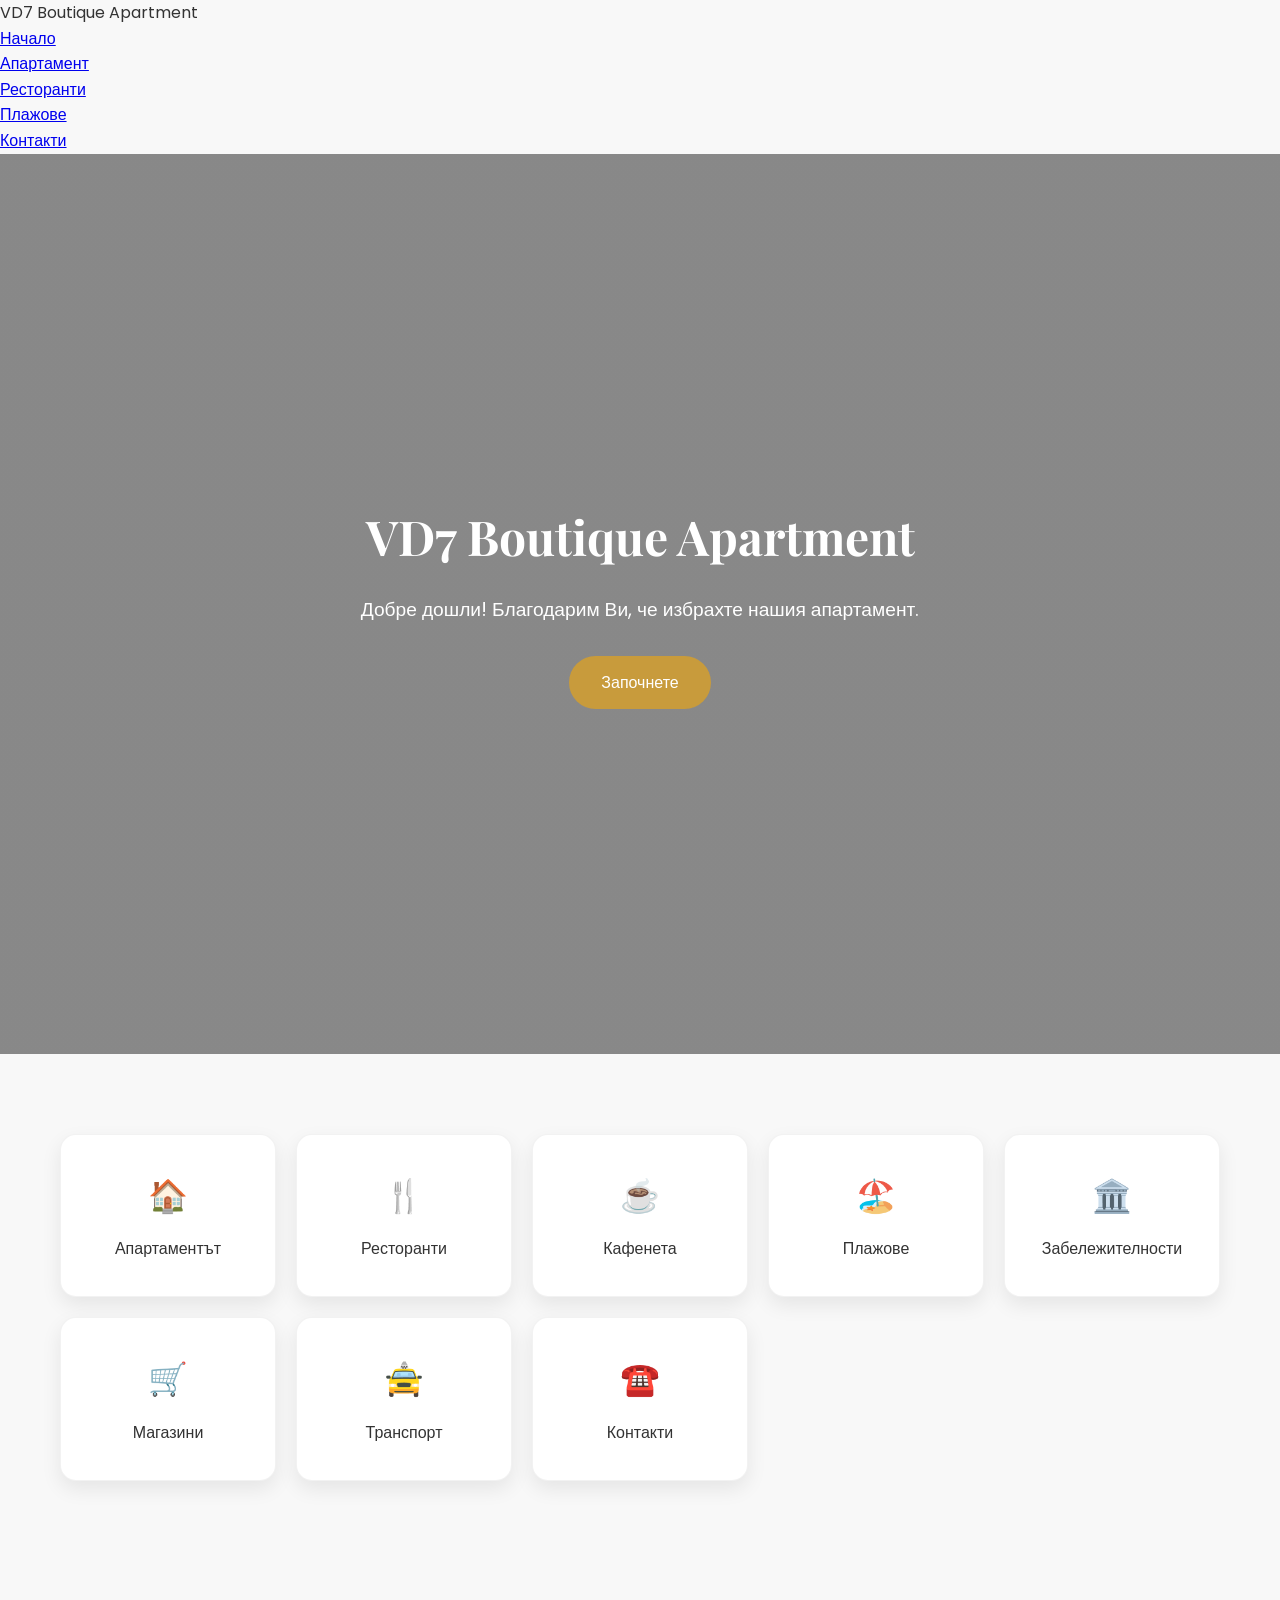
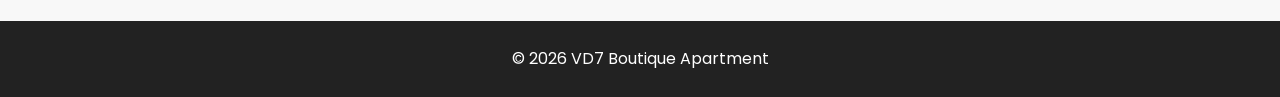
==== index.html @ e4b87b30 "Update index.html" ====
<!DOCTYPE html>
<html lang="bg">

<head>
    <meta charset="UTF-8">
    <meta name="viewport" content="width=device-width, initial-scale=1.0">

    <title>VD7 Boutique Apartment</title>

    <meta name="description"
        content="Добре дошли във VD7 Boutique Apartment. Полезна информация за престоя, забележителности, ресторанти, плажове и контакти.">

    <link rel="stylesheet" href="css/style.css">

    <link rel="preconnect" href="https://fonts.googleapis.com">
    <link rel="preconnect" href="https://fonts.gstatic.com" crossorigin>

    <link href="https://fonts.googleapis.com/css2?family=Playfair+Display:wght@500;700&family=Poppins:wght@300;400;500;600&display=swap"
        rel="stylesheet">
</head>

<body>
<nav class="navbar">

    <div class="logo">
        VD7 Boutique Apartment
    </div>

    <ul class="nav-links">

        <li><a href="index.html">Начало</a></li>

        <li><a href="pages/apartment.html">Апартамент</a></li>

        <li><a href="pages/restaurants.html">Ресторанти</a></li>

        <li><a href="pages/beaches.html">Плажове</a></li>

        <li><a href="pages/contacts.html">Контакти</a></li>

    </ul>

</nav>
    <!-- Header -->
    <header class="hero">

        <div class="overlay">

            <h1>VD7 Boutique Apartment</h1>

            <p>
                Добре дошли!
                Благодарим Ви, че избрахте нашия апартамент.
            </p>

            <a href="#menu" class="btn">
                Започнете
            </a>

        </div>

    </header>

    <!-- Main menu -->

    <main id="menu">

        <section class="cards">

            <a href="pages/apartment.html" class="card">
    🏠
    <span>Апартаментът</span>
</a>

            <a href="#" class="card">
                🍴
                <span>Ресторанти</span>
            </a>

            <a href="#" class="card">
                ☕
                <span>Кафенета</span>
            </a>

            <a href="#" class="card">
                🏖️
                <span>Плажове</span>
            </a>

            <a href="#" class="card">
                🏛️
                <span>Забележителности</span>
            </a>

            <a href="#" class="card">
                🛒
                <span>Магазини</span>
            </a>

            <a href="#" class="card">
                🚖
                <span>Транспорт</span>
            </a>

            <a href="#" class="card">
                ☎️
                <span>Контакти</span>
            </a>

        </section>

    </main>

    <footer>

        <p>
            © 2026 VD7 Boutique Apartment
        </p>

    </footer>

    <script src="js/script.js"></script>

</body>

</html>
---- css/style.css ----
/* ===== RESET ===== */

* {
    margin: 0;
    padding: 0;
    box-sizing: border-box;
}

/* ===== BODY ===== */

body {
    font-family: 'Poppins', sans-serif;
    background: #f8f8f8;
    color: #333;
    line-height: 1.6;
}

/* ===== HERO ===== */

.hero {
    height: 100vh;
    background: linear-gradient(rgba(0,0,0,.45), rgba(0,0,0,.45)),
                url("../images/apartment/hero.jpg") center center / cover no-repeat;

    display: flex;
    justify-content: center;
    align-items: center;
    text-align: center;
}

.overlay {
    color: white;
    padding: 20px;
}

.overlay h1 {
    font-family: "Playfair Display", serif;
    font-size: 3rem;
    margin-bottom: 20px;
}

.overlay p {
    font-size: 1.2rem;
    margin-bottom: 30px;
}

/* ===== BUTTON ===== */

.btn {
    display: inline-block;
    padding: 14px 32px;
    background: #c89b3c;
    color: white;
    text-decoration: none;
    border-radius: 40px;
    transition: .3s;
}

.btn:hover {
    background: #a67c28;
}

/* ===== CARDS ===== */

.cards {
    max-width: 1200px;
    margin: 60px auto;
    padding: 20px;

    display: grid;
    grid-template-columns: repeat(auto-fit, minmax(180px,1fr));
    gap: 20px;
}

.card {
    background: white;
    border-radius: 16px;
    padding: 35px 20px;

    text-align: center;
    text-decoration: none;
    color: #333;

    font-size: 2rem;

    box-shadow: 0 8px 20px rgba(0,0,0,.08);

    transition: .25s;
}

.card span {
    display: block;
    margin-top: 15px;
    font-size: 1rem;
}

.card:hover {
    transform: translateY(-6px);
    box-shadow: 0 15px 30px rgba(0,0,0,.15);
}

/* ===== FOOTER ===== */

footer {
    background: #222;
    color: white;
    text-align: center;
    padding: 25px;
}

/* ===== MOBILE ===== */

@media (max-width:768px){

    .overlay h1{
        font-size:2.2rem;
    }

    .overlay p{
        font-size:1rem;
    }

}
/* ===== SMOOTH SCROLL ===== */

html{
    scroll-behavior:smooth;
}

/* ===== CONTAINER ===== */

main{
    padding-bottom:60px;
}

/* ===== CARD IMPROVEMENTS ===== */

.card{
    cursor:pointer;
    border:1px solid rgba(0,0,0,.05);
}

.card:hover{
    background:#c89b3c;
    color:#fff;
}

.card:hover span{
    color:#fff;
}

/* ===== HERO ANIMATION ===== */

.overlay{
    animation:fadeIn 1.2s ease;
}

@keyframes fadeIn{

    from{
        opacity:0;
        transform:translateY(20px);
    }

    to{
        opacity:1;
        transform:translateY(0);
    }

}
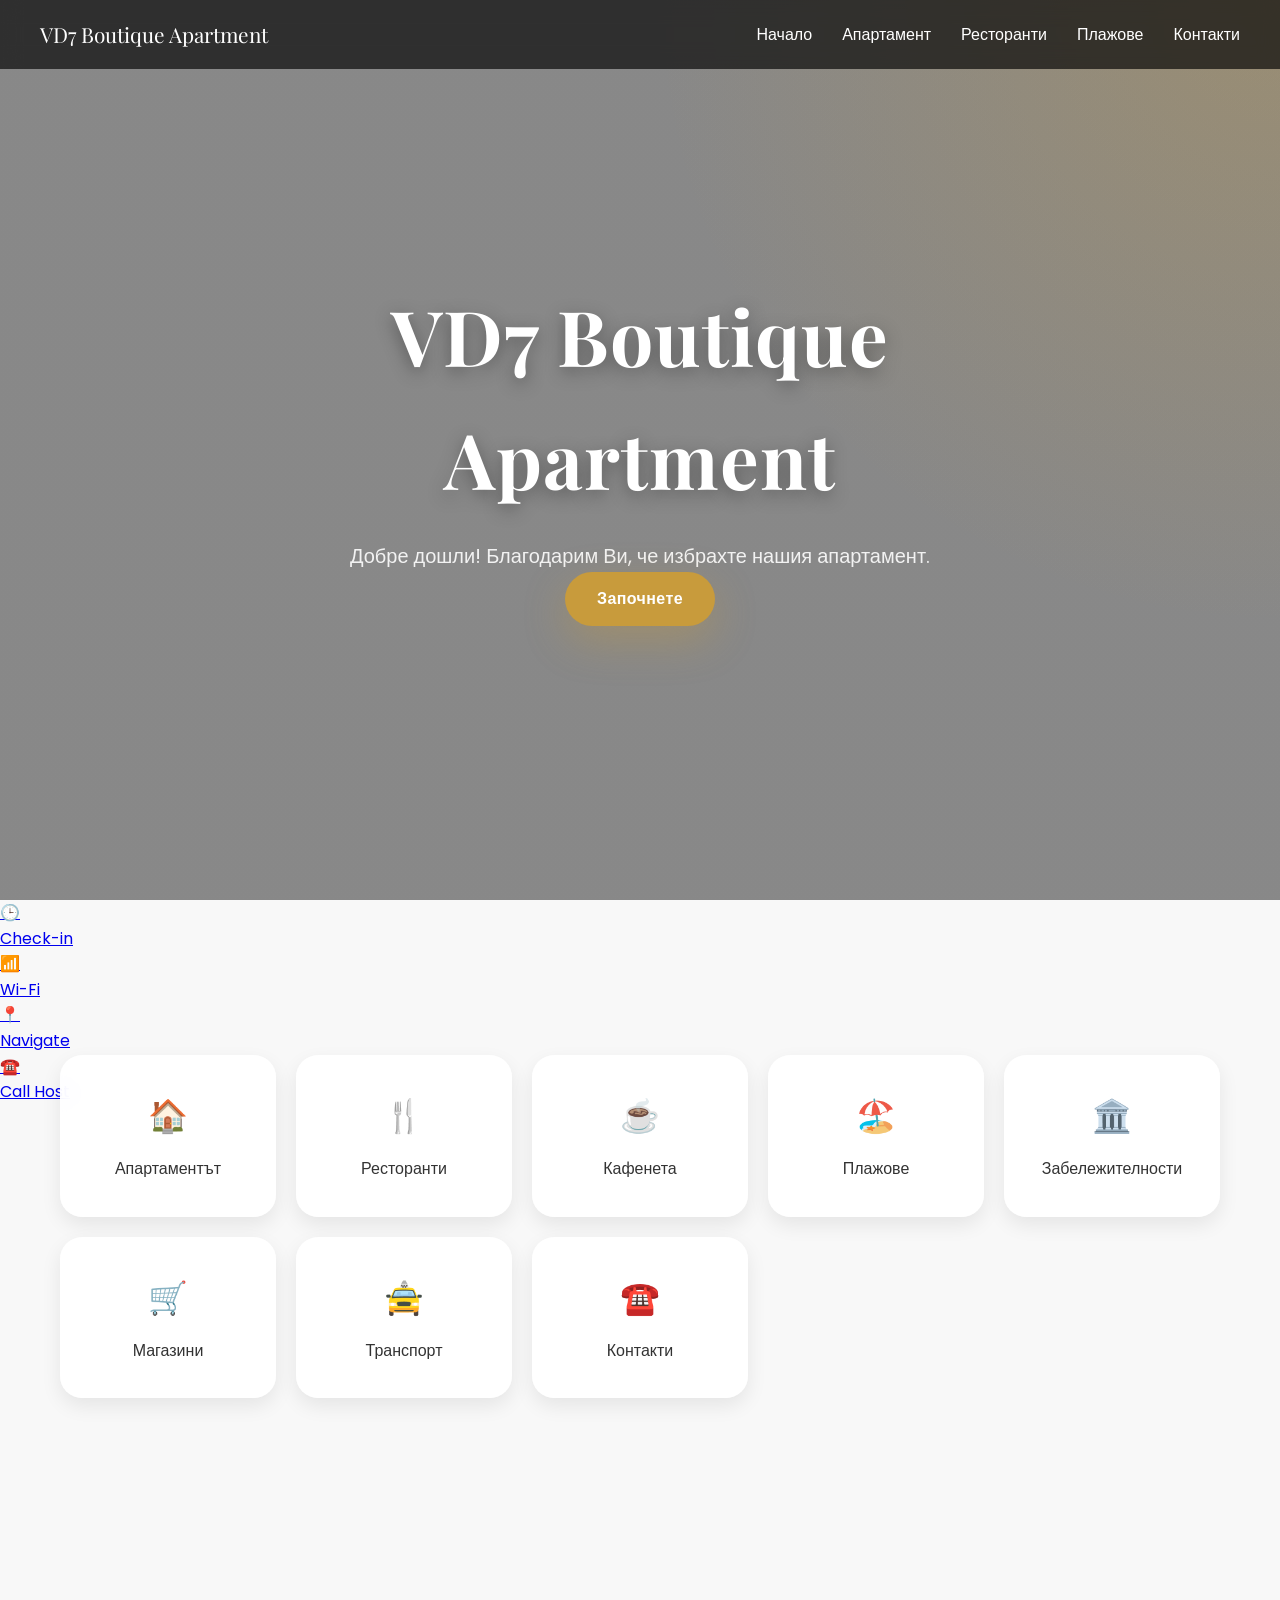
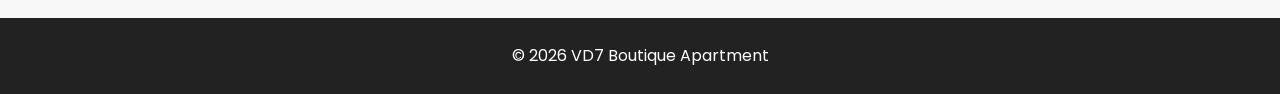
==== commit f0ceedb4: "Update index.html" ====
--- a/index.html
+++ b/index.html
@@ -62,7 +62,29 @@
     </header>
 
     <!-- Main menu -->
+<section class="quick-access">
 
+    <a href="pages/checkin.html" class="quick-item">
+        <div class="icon">🕒</div>
+        <span>Check-in</span>
+    </a>
+
+    <a href="pages/wifi.html" class="quick-item">
+        <div class="icon">📶</div>
+        <span>Wi-Fi</span>
+    </a>
+
+    <a href="#" class="quick-item">
+        <div class="icon">📍</div>
+        <span>Navigate</span>
+    </a>
+
+    <a href="pages/contacts.html" class="quick-item">
+        <div class="icon">☎️</div>
+        <span>Call Host</span>
+    </a>
+
+</section>
     <main id="menu">
 
         <section class="cards">
--- a/css/style.css
+++ b/css/style.css
@@ -168,3 +168,226 @@
     }
 
 }
+/* ===== NAVBAR ===== */
+
+.navbar{
+    position:fixed;
+    top:0;
+    left:0;
+    width:100%;
+    background:rgba(0,0,0,.65);
+    backdrop-filter:blur(10px);
+    display:flex;
+    justify-content:space-between;
+    align-items:center;
+    padding:18px 40px;
+    z-index:1000;
+}
+
+.logo{
+    color:#fff;
+    font-size:1.3rem;
+    font-family:"Playfair Display", serif;
+}
+
+.nav-links{
+    display:flex;
+    list-style:none;
+    gap:30px;
+}
+
+.nav-links a{
+    color:#fff;
+    text-decoration:none;
+    transition:.3s;
+}
+
+.nav-links a:hover{
+    color:#c89b3c;
+}
+
+@media(max-width:768px){
+
+    .navbar{
+        flex-direction:column;
+        gap:15px;
+        padding:15px;
+    }
+
+    .nav-links{
+        flex-wrap:wrap;
+        justify-content:center;
+        gap:15px;
+    }
+
+}
+/* ===== INFO CARDS ===== */
+
+.info-card{
+    background:#fff;
+    border-radius:16px;
+    padding:25px;
+    margin:20px 0;
+    box-shadow:0 8px 20px rgba(0,0,0,.08);
+}
+
+.info-card h3{
+    color:#c89b3c;
+    margin-bottom:10px;
+}
+/* ===== INNER PAGES ===== */
+
+.hero.small {
+    height: 40vh;
+    min-height: 300px;
+}
+
+.hero.small .overlay h1 {
+    font-size: 2.5rem;
+}
+
+.hero.small .overlay p {
+    font-size: 1.1rem;
+}
+/* ===== SECTION TITLES ===== */
+
+main h2{
+    font-family:"Playfair Display", serif;
+    font-size:2rem;
+    margin:40px 0 20px;
+    color:#222;
+}
+
+/* ===== INFO CARD HOVER ===== */
+
+.info-card{
+    transition:all .3s ease;
+}
+
+.info-card:hover{
+    transform:translateY(-5px);
+    box-shadow:0 15px 35px rgba(0,0,0,.12);
+}
+
+/* ===== LISTS ===== */
+
+.info-card ul{
+    padding-left:20px;
+}
+
+.info-card li{
+    margin:10px 0;
+}
+/* ===========================================
+   LUXURY EFFECTS v2
+=========================================== */
+
+/* Hero */
+
+.hero{
+    position:relative;
+    overflow:hidden;
+}
+
+.hero::before{
+    content:"";
+    position:absolute;
+    inset:0;
+
+    background:
+    radial-gradient(circle at top right,
+    rgba(200,155,60,.28),
+    transparent 40%);
+
+    pointer-events:none;
+}
+
+.overlay{
+    position:relative;
+    z-index:2;
+    max-width:760px;
+}
+
+.overlay h1{
+
+    font-size:clamp(2.8rem,6vw,5rem);
+
+    letter-spacing:1px;
+
+    text-shadow:
+    0 5px 18px rgba(0,0,0,.35);
+}
+
+.overlay p{
+
+    font-size:1.25rem;
+
+    color:#f2f2f2;
+
+    margin:auto;
+
+    max-width:650px;
+
+}
+
+/* Button */
+
+.btn{
+
+    font-weight:600;
+
+    letter-spacing:.4px;
+
+    box-shadow:
+    0 15px 40px rgba(200,155,60,.35);
+
+}
+
+.btn:hover{
+
+    transform:translateY(-3px);
+
+    box-shadow:
+    0 22px 55px rgba(200,155,60,.45);
+
+}
+
+/* Cards */
+
+.cards{
+
+    margin-top:-70px;
+
+    position:relative;
+
+    z-index:20;
+
+}
+
+.card{
+
+    background:rgba(255,255,255,.92);
+
+    backdrop-filter:blur(10px);
+
+    border:none;
+
+    border-radius:22px;
+
+}
+
+.card:hover{
+
+    transform:
+        translateY(-8px)
+        scale(1.03);
+
+}
+
+/* Footer */
+
+footer{
+
+    margin-top:80px;
+
+}
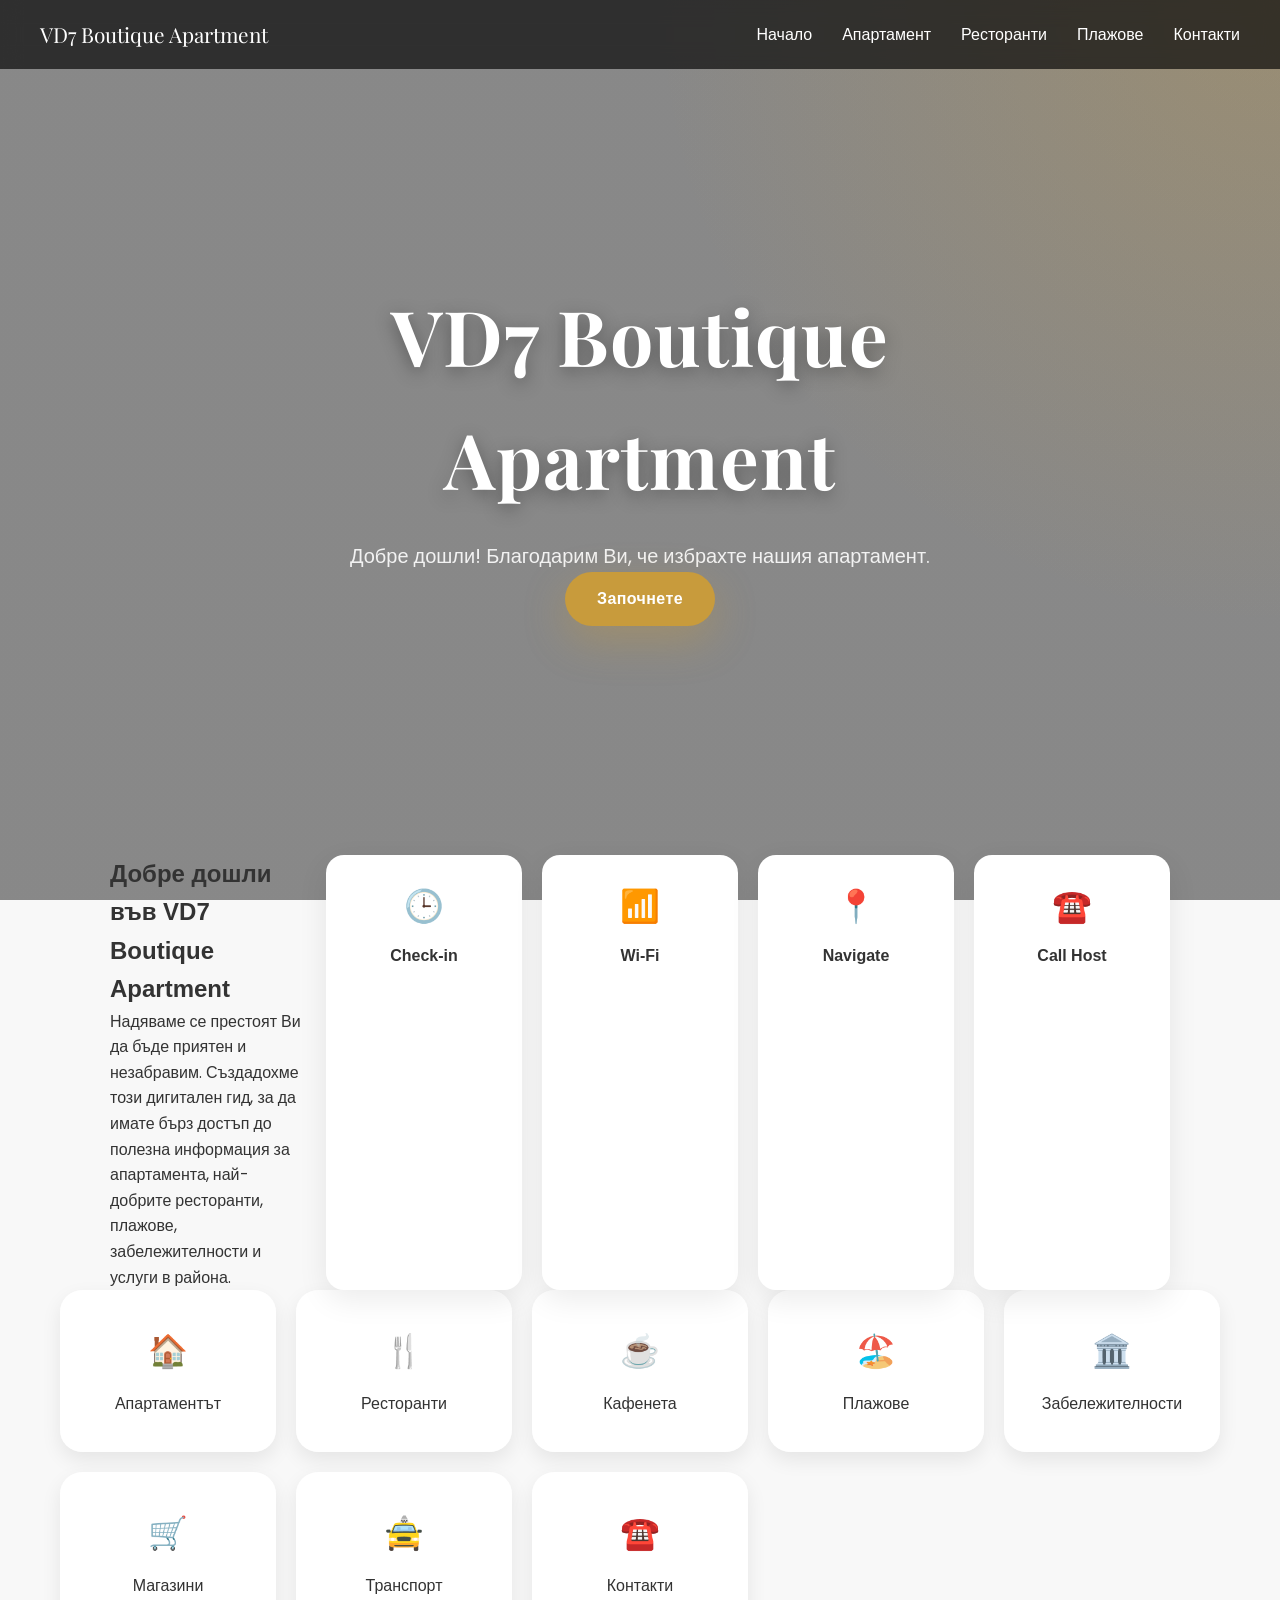
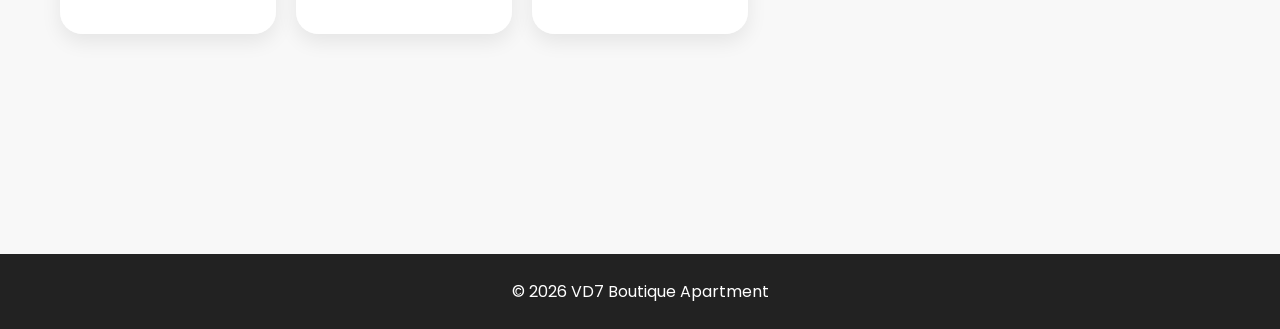
==== commit 58ef41dc: "Update index.html" ====
--- a/index.html
+++ b/index.html
@@ -63,7 +63,22 @@
 
     <!-- Main menu -->
 <section class="quick-access">
+<section class="welcome-section">
 
+    <div class="welcome-box">
+
+        <h2>Добре дошли във VD7 Boutique Apartment</h2>
+
+        <p>
+            Надяваме се престоят Ви да бъде приятен и незабравим.
+            Създадохме този дигитален гид, за да имате бърз достъп до
+            полезна информация за апартамента, най-добрите ресторанти,
+            плажове, забележителности и услуги в района.
+        </p>
+
+    </div>
+
+</section>
     <a href="pages/checkin.html" class="quick-item">
         <div class="icon">🕒</div>
         <span>Check-in</span>
--- a/css/style.css
+++ b/css/style.css
@@ -391,3 +391,59 @@
     margin-top:80px;
 
 }
+/* ===== QUICK ACCESS ===== */
+
+.quick-access{
+    max-width:1100px;
+    margin:-45px auto 50px;
+    padding:0 20px;
+
+    display:grid;
+    grid-template-columns:repeat(auto-fit,minmax(180px,1fr));
+    gap:20px;
+
+    position:relative;
+    z-index:30;
+}
+
+.quick-item{
+
+    background:#fff;
+
+    border-radius:18px;
+
+    padding:25px;
+
+    text-align:center;
+
+    text-decoration:none;
+
+    color:#333;
+
+    box-shadow:0 10px 30px rgba(0,0,0,.08);
+
+    transition:.3s;
+
+}
+
+.quick-item:hover{
+
+    transform:translateY(-6px);
+
+    box-shadow:0 18px 40px rgba(0,0,0,.15);
+
+}
+
+.quick-item .icon{
+
+    font-size:2rem;
+
+    margin-bottom:12px;
+
+}
+
+.quick-item span{
+
+    font-weight:600;
+
+}
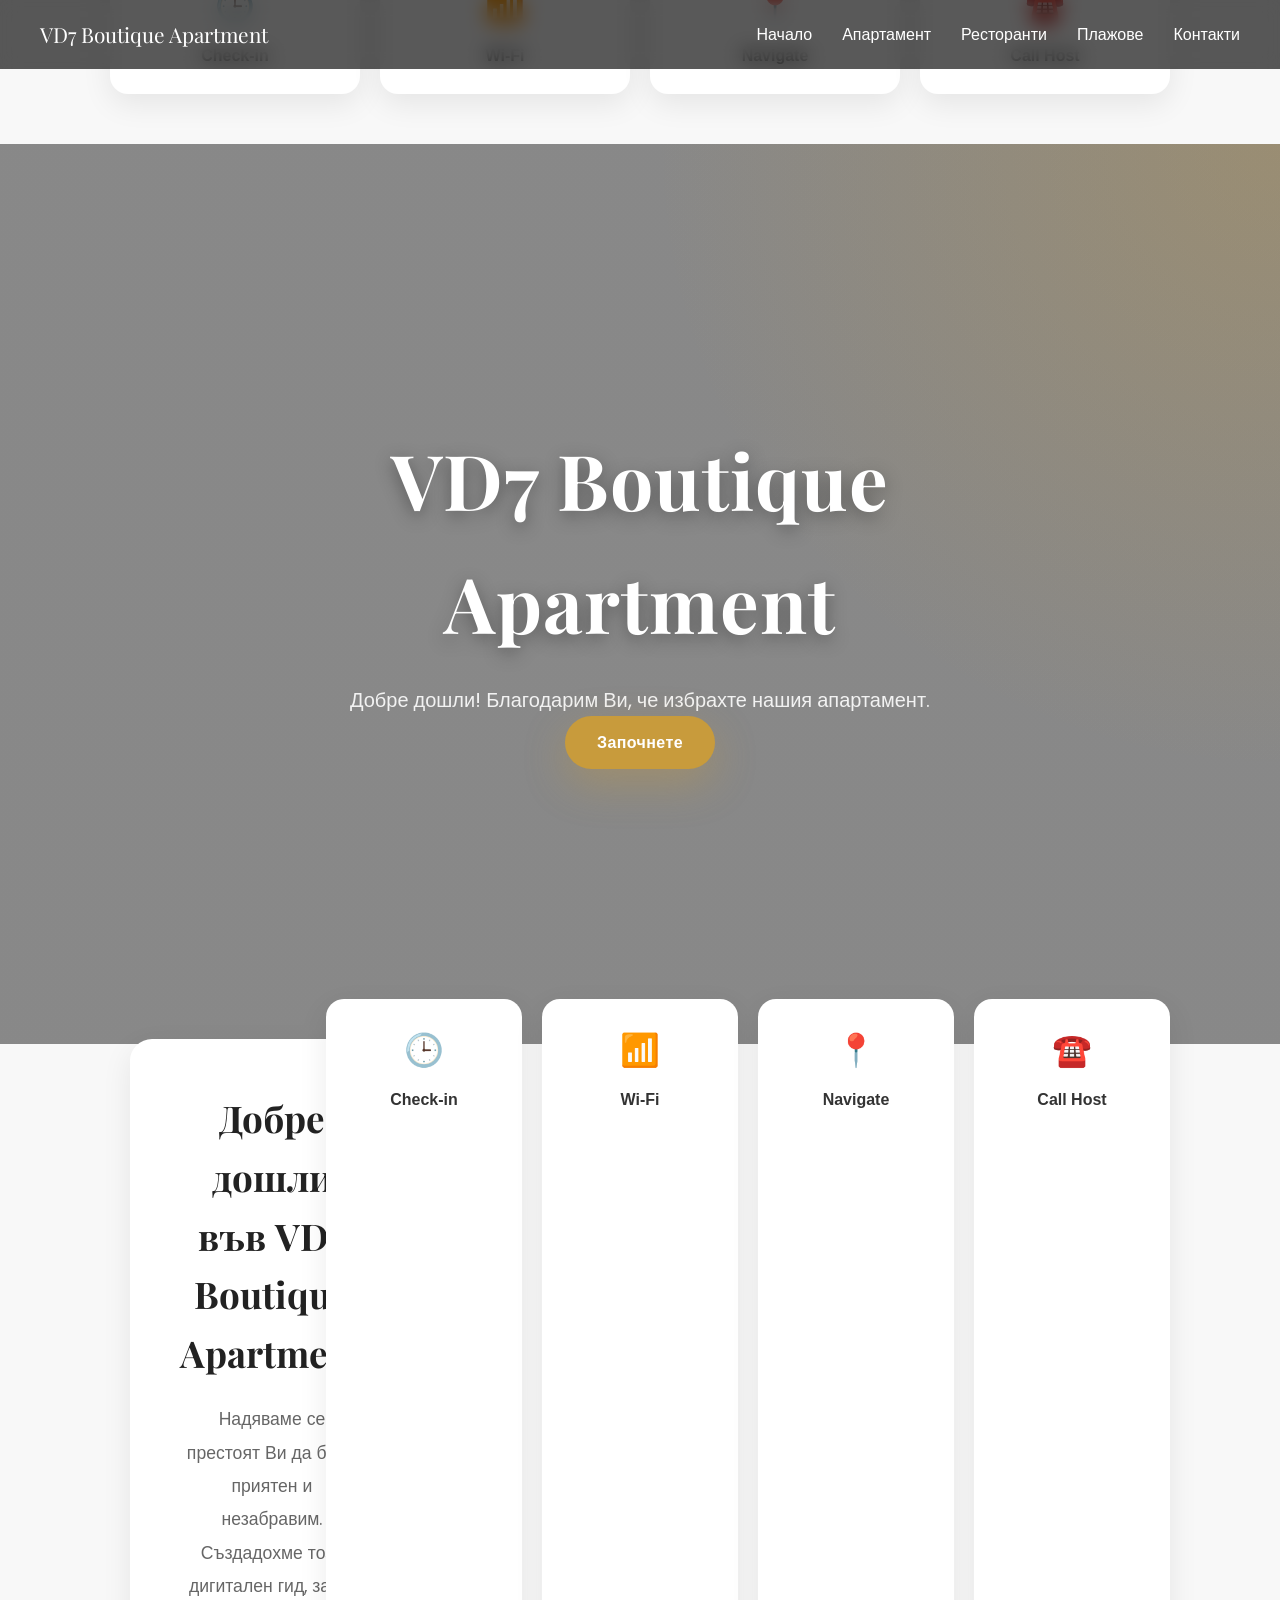
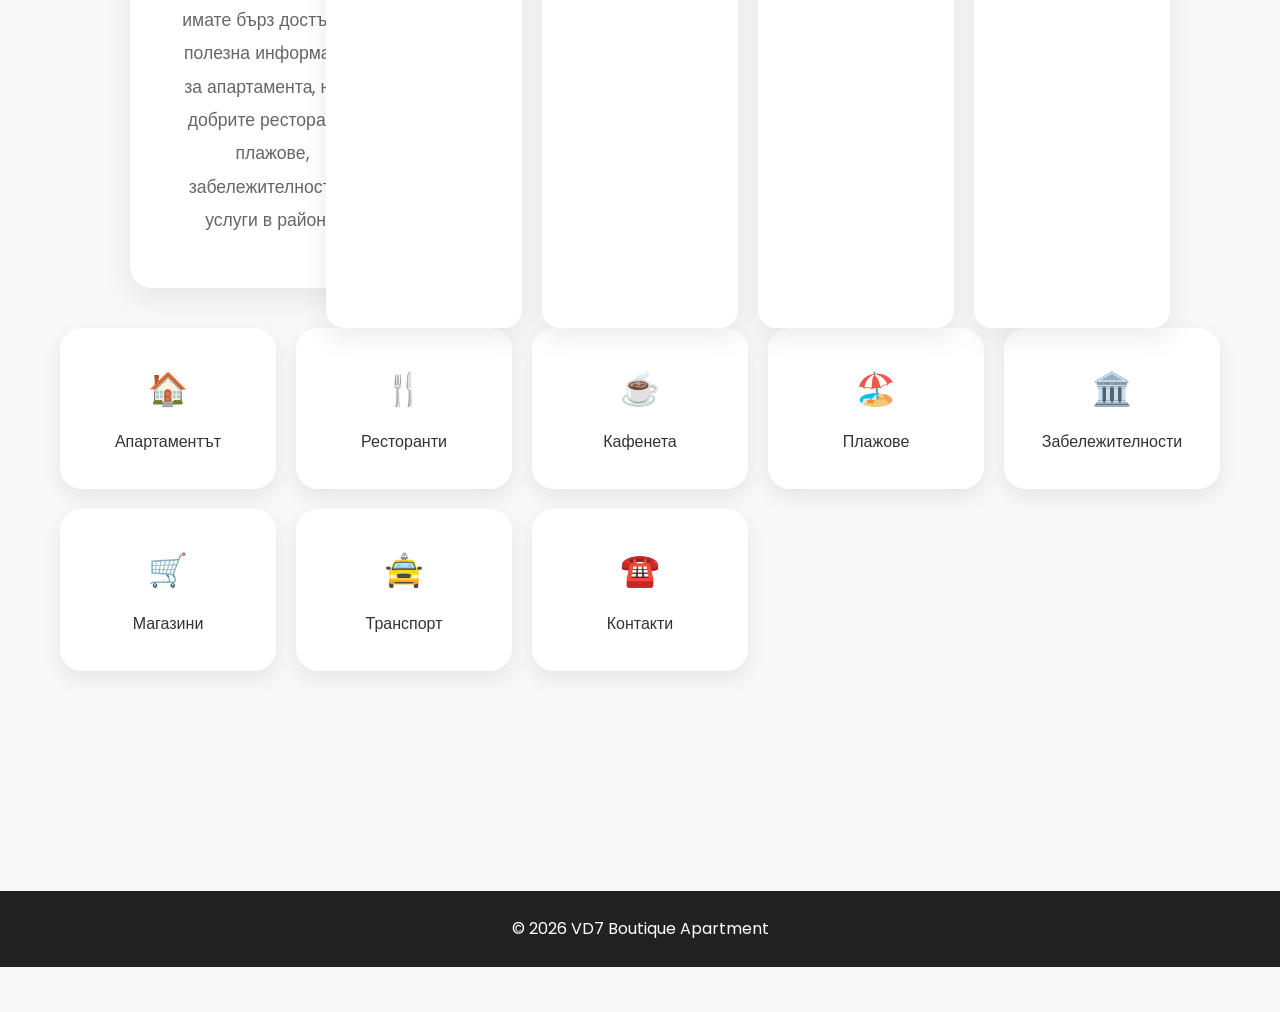
==== commit e67c6e31: "Update index.html" ====
--- a/index.html
+++ b/index.html
@@ -42,6 +42,29 @@
 
 </nav>
     <!-- Header -->
+    <section class="quick-access">
+
+    <a href="pages/checkin.html" class="quick-item">
+        <div class="icon">🕒</div>
+        <span>Check-in</span>
+    </a>
+
+    <a href="pages/wifi.html" class="quick-item">
+        <div class="icon">📶</div>
+        <span>Wi-Fi</span>
+    </a>
+
+    <a href="#" class="quick-item">
+        <div class="icon">📍</div>
+        <span>Navigate</span>
+    </a>
+
+    <a href="pages/contacts.html" class="quick-item">
+        <div class="icon">☎️</div>
+        <span>Call Host</span>
+    </a>
+
+</section>
     <header class="hero">
 
         <div class="overlay">
--- a/css/style.css
+++ b/css/style.css
@@ -447,3 +447,54 @@
     font-weight:600;
 
 }
+/* ===== WELCOME ===== */
+
+.welcome-section{
+
+    max-width:1000px;
+
+    margin:40px auto;
+
+    padding:0 20px;
+
+}
+
+.welcome-box{
+
+    background:#fff;
+
+    border-radius:22px;
+
+    padding:50px;
+
+    text-align:center;
+
+    box-shadow:0 10px 30px rgba(0,0,0,.08);
+
+}
+
+.welcome-box h2{
+
+    font-family:"Playfair Display",serif;
+
+    font-size:2.3rem;
+
+    margin-bottom:20px;
+
+    color:#222;
+
+}
+
+.welcome-box p{
+
+    font-size:1.1rem;
+
+    color:#666;
+
+    max-width:720px;
+
+    margin:auto;
+
+    line-height:1.9;
+
+}
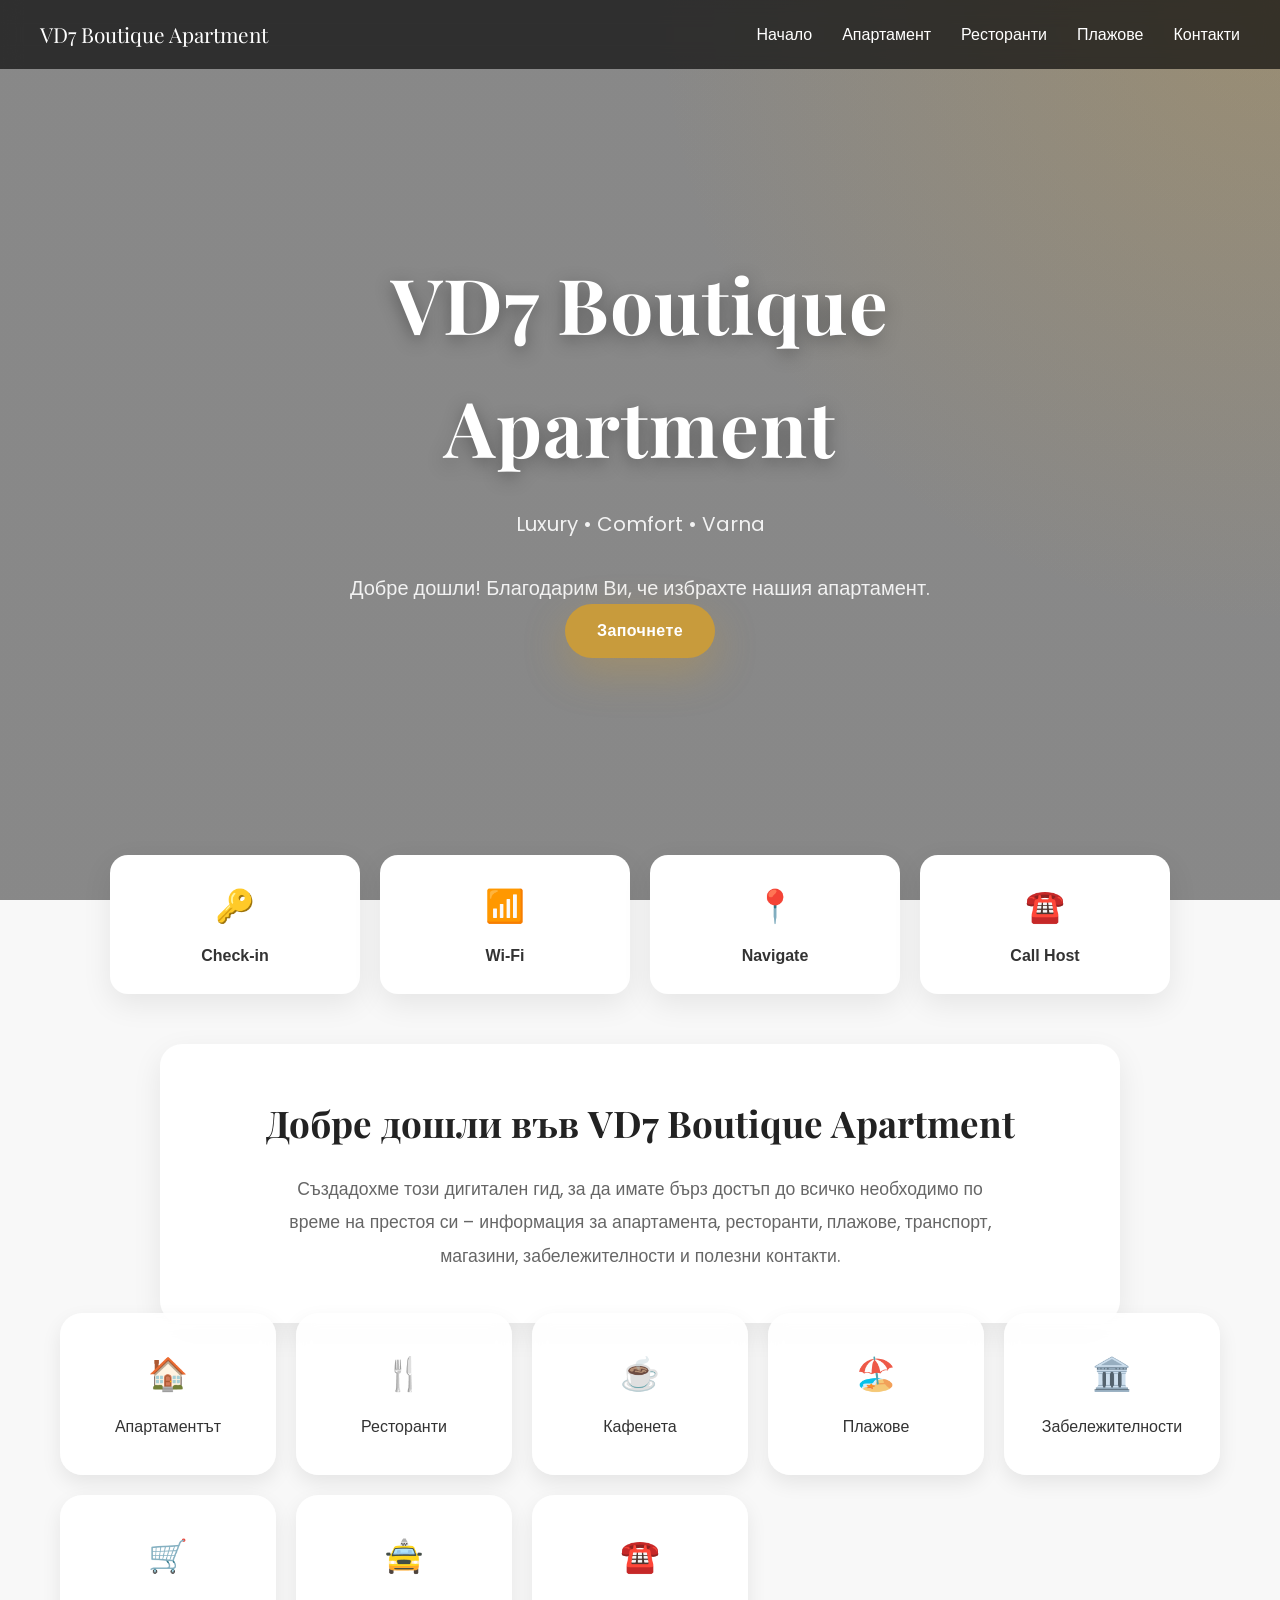
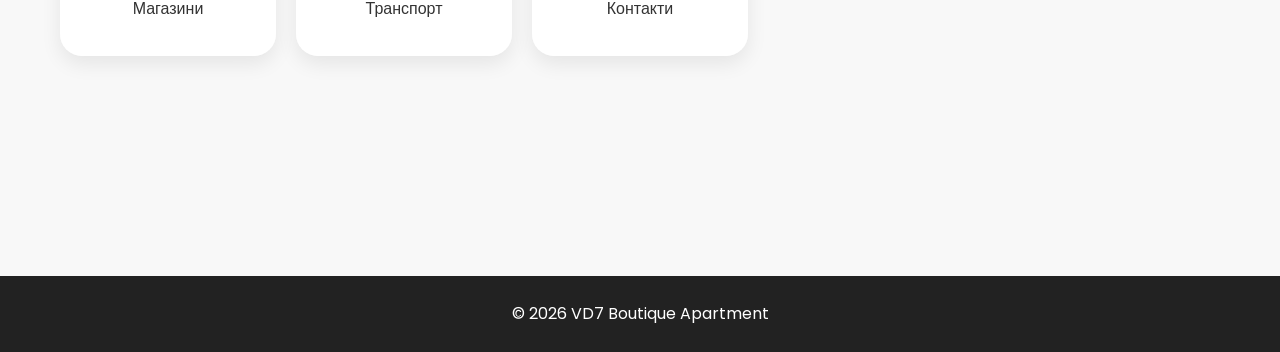
==== commit 9db591ae: "Update index.html" ====
--- a/index.html
+++ b/index.html
@@ -1,6 +1,5 @@
 <!DOCTYPE html>
 <html lang="bg">
-
 <head>
     <meta charset="UTF-8">
     <meta name="viewport" content="width=device-width, initial-scale=1.0">
@@ -8,7 +7,7 @@
     <title>VD7 Boutique Apartment</title>
 
     <meta name="description"
-        content="Добре дошли във VD7 Boutique Apartment. Полезна информация за престоя, забележителности, ресторанти, плажове и контакти.">
+        content="Добре дошли във VD7 Boutique Apartment. Полезна информация за престоя, ресторанти, плажове и забележителности във Варна.">
 
     <link rel="stylesheet" href="css/style.css">
 
@@ -20,6 +19,9 @@
 </head>
 
 <body>
+
+<!-- ================= NAVIGATION ================= -->
+
 <nav class="navbar">
 
     <div class="logo">
@@ -27,25 +29,44 @@
     </div>
 
     <ul class="nav-links">
-
         <li><a href="index.html">Начало</a></li>
-
         <li><a href="pages/apartment.html">Апартамент</a></li>
-
         <li><a href="pages/restaurants.html">Ресторанти</a></li>
-
         <li><a href="pages/beaches.html">Плажове</a></li>
-
         <li><a href="pages/contacts.html">Контакти</a></li>
-
     </ul>
 
 </nav>
-    <!-- Header -->
-    <section class="quick-access">
+
+<!-- ================= HERO ================= -->
+
+<header class="hero">
+
+    <div class="overlay">
+
+        <h1>VD7 Boutique Apartment</h1>
+
+        <p>
+            Luxury • Comfort • Varna
+            <br><br>
+            Добре дошли!
+            Благодарим Ви, че избрахте нашия апартамент.
+        </p>
+
+        <a href="#menu" class="btn">
+            Започнете
+        </a>
+
+    </div>
+
+</header>
+
+<!-- ================= QUICK ACCESS ================= -->
+
+<section class="quick-access">
 
     <a href="pages/checkin.html" class="quick-item">
-        <div class="icon">🕒</div>
+        <div class="icon">🔑</div>
         <span>Check-in</span>
     </a>
 
@@ -65,27 +86,9 @@
     </a>
 
 </section>
-    <header class="hero">
 
-        <div class="overlay">
+<!-- ================= WELCOME ================= -->
 
-            <h1>VD7 Boutique Apartment</h1>
-
-            <p>
-                Добре дошли!
-                Благодарим Ви, че избрахте нашия апартамент.
-            </p>
-
-            <a href="#menu" class="btn">
-                Започнете
-            </a>
-
-        </div>
-
-    </header>
-
-    <!-- Main menu -->
-<section class="quick-access">
 <section class="welcome-section">
 
     <div class="welcome-box">
@@ -93,94 +96,77 @@
         <h2>Добре дошли във VD7 Boutique Apartment</h2>
 
         <p>
-            Надяваме се престоят Ви да бъде приятен и незабравим.
             Създадохме този дигитален гид, за да имате бърз достъп до
-            полезна информация за апартамента, най-добрите ресторанти,
-            плажове, забележителности и услуги в района.
+            всичко необходимо по време на престоя си – информация за
+            апартамента, ресторанти, плажове, транспорт, магазини,
+            забележителности и полезни контакти.
         </p>
 
     </div>
 
 </section>
-    <a href="pages/checkin.html" class="quick-item">
-        <div class="icon">🕒</div>
-        <span>Check-in</span>
-    </a>
 
-    <a href="pages/wifi.html" class="quick-item">
-        <div class="icon">📶</div>
-        <span>Wi-Fi</span>
-    </a>
+<!-- ================= MAIN ================= -->
 
-    <a href="#" class="quick-item">
-        <div class="icon">📍</div>
-        <span>Navigate</span>
-    </a>
+<main id="menu">
 
-    <a href="pages/contacts.html" class="quick-item">
-        <div class="icon">☎️</div>
-        <span>Call Host</span>
-    </a>
+    <section class="cards">
 
-</section>
-    <main id="menu">
+        <a href="pages/apartment.html" class="card">
+            🏠
+            <span>Апартаментът</span>
+        </a>
 
-        <section class="cards">
+        <a href="pages/restaurants.html" class="card">
+            🍴
+            <span>Ресторанти</span>
+        </a>
 
-            <a href="pages/apartment.html" class="card">
-    🏠
-    <span>Апартаментът</span>
-</a>
+        <a href="pages/cafes.html" class="card">
+            ☕
+            <span>Кафенета</span>
+        </a>
 
-            <a href="#" class="card">
-                🍴
-                <span>Ресторанти</span>
-            </a>
+        <a href="pages/beaches.html" class="card">
+            🏖️
+            <span>Плажове</span>
+        </a>
 
-            <a href="#" class="card">
-                ☕
-                <span>Кафенета</span>
-            </a>
+        <a href="pages/attractions.html" class="card">
+            🏛️
+            <span>Забележителности</span>
+        </a>
 
-            <a href="#" class="card">
-                🏖️
-                <span>Плажове</span>
-            </a>
+        <a href="pages/shops.html" class="card">
+            🛒
+            <span>Магазини</span>
+        </a>
 
-            <a href="#" class="card">
-                🏛️
-                <span>Забележителности</span>
-            </a>
+        <a href="pages/transport.html" class="card">
+            🚖
+            <span>Транспорт</span>
+        </a>
 
-            <a href="#" class="card">
-                🛒
-                <span>Магазини</span>
-            </a>
+        <a href="pages/contacts.html" class="card">
+            ☎️
+            <span>Контакти</span>
+        </a>
 
-            <a href="#" class="card">
-                🚖
-                <span>Транспорт</span>
-            </a>
+    </section>
 
-            <a href="#" class="card">
-                ☎️
-                <span>Контакти</span>
-            </a>
+</main>
 
-        </section>
+<!-- ================= FOOTER ================= -->
 
-    </main>
+<footer>
 
-    <footer>
+    <p>
+        © 2026 VD7 Boutique Apartment
+    </p>
 
-        <p>
-            © 2026 VD7 Boutique Apartment
-        </p>
+</footer>
 
-    </footer>
-
-    <script src="js/script.js"></script>
+<script src="js/script.js"></script>
 
 </body>
-
 </html>
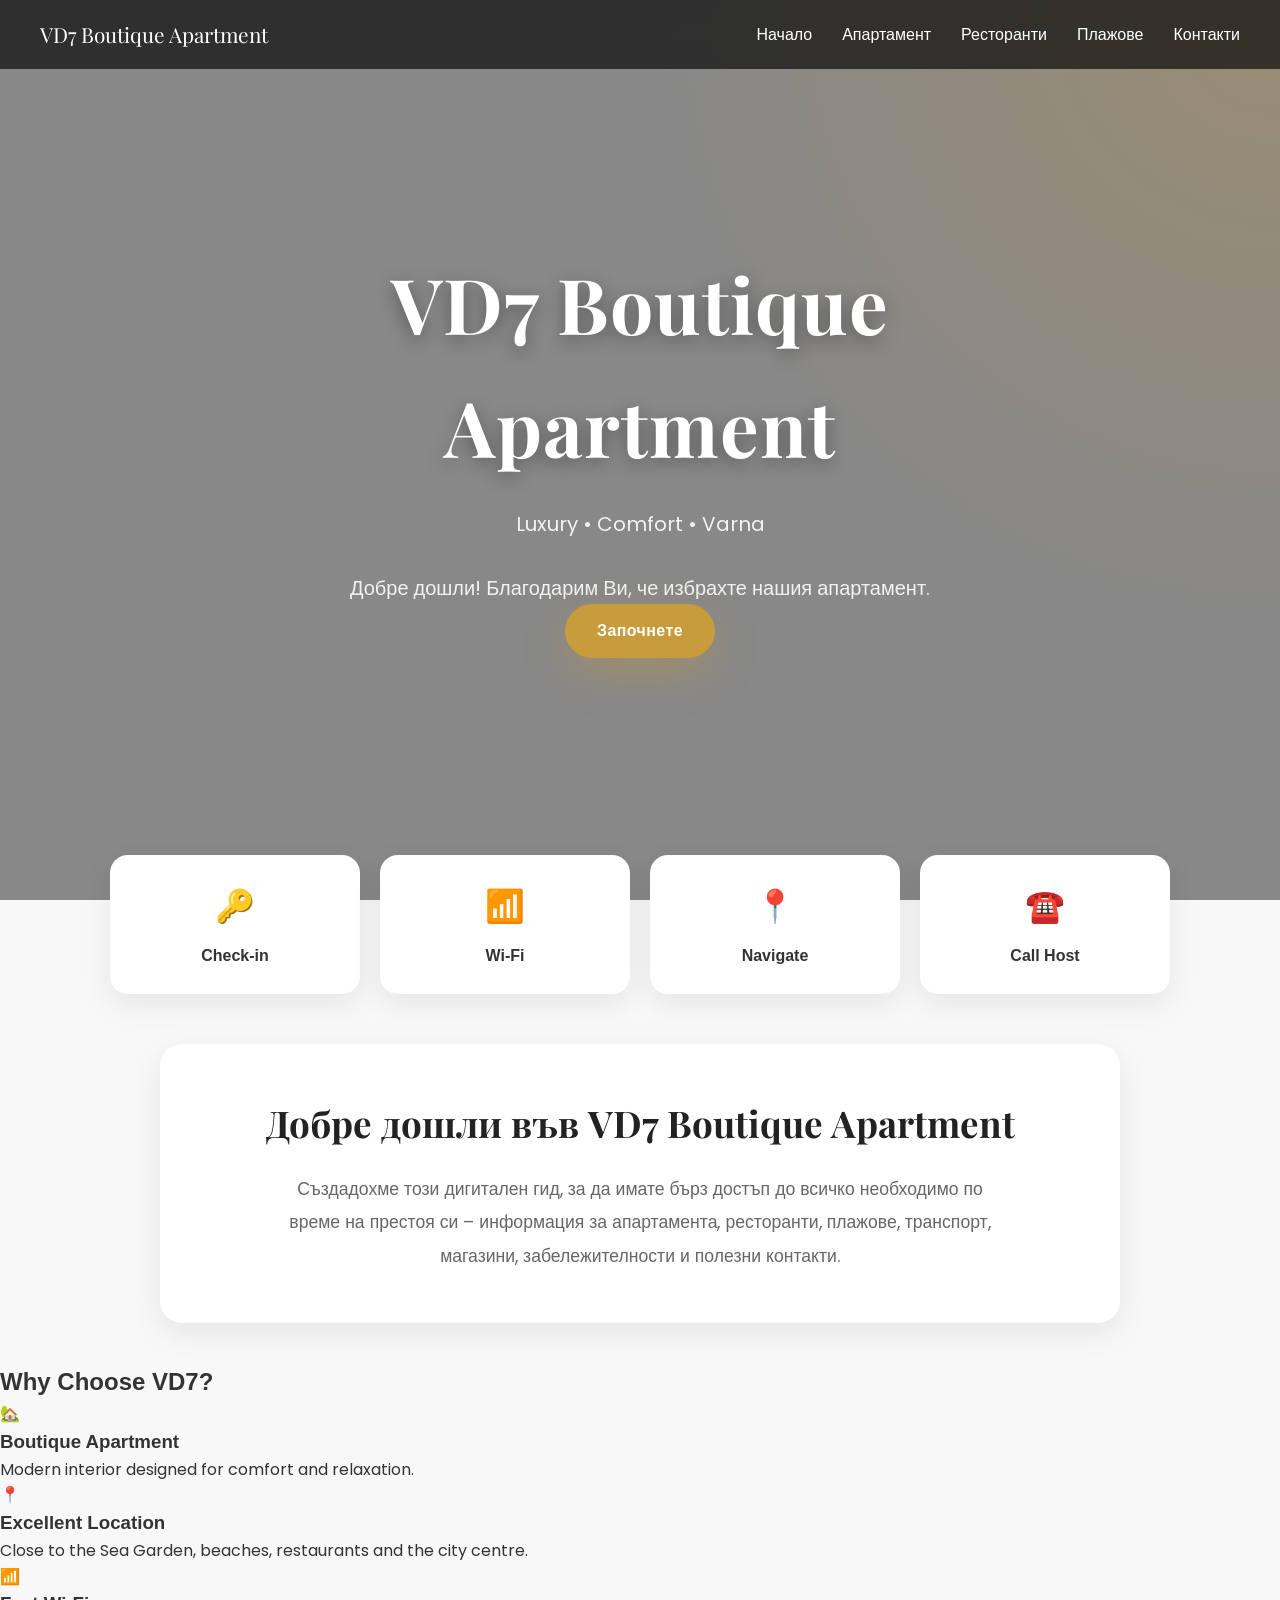
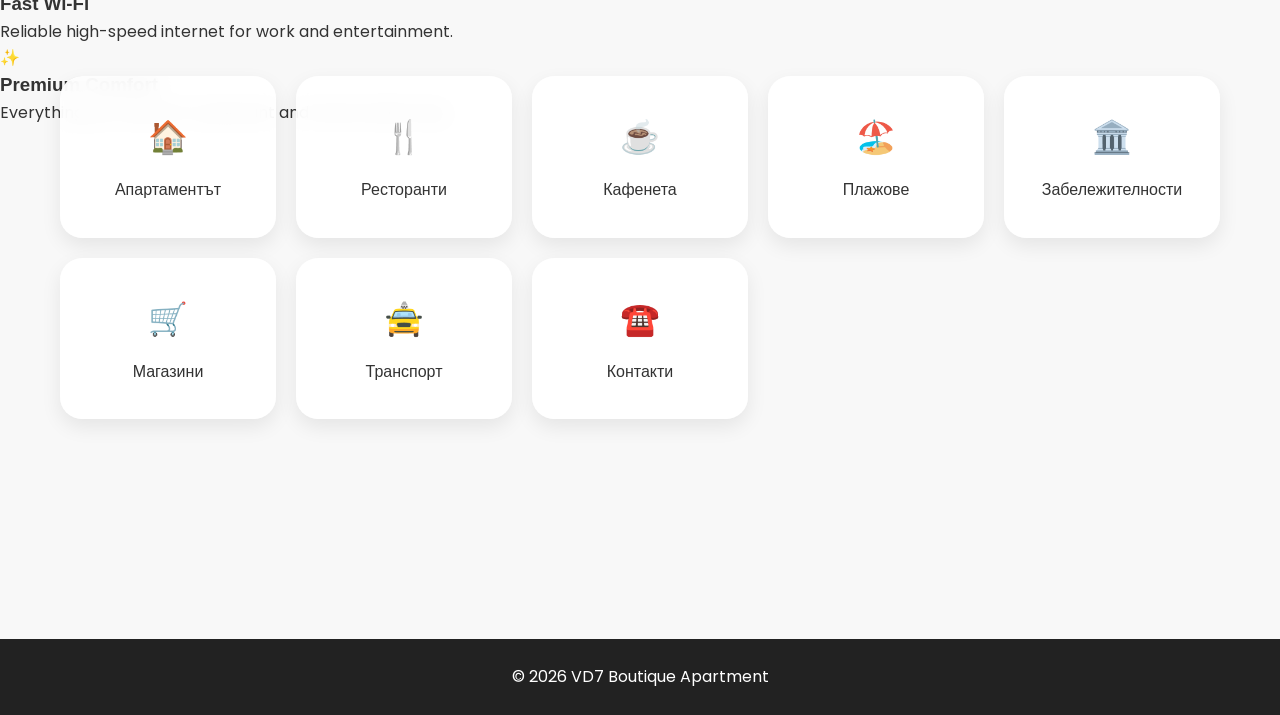
==== commit 87b693f7: "Update index.html" ====
--- a/index.html
+++ b/index.html
@@ -105,7 +105,39 @@
     </div>
 
 </section>
-
+<section class="features">
+
+    <h2>Why Choose VD7?</h2>
+
+    <div class="features-grid">
+
+        <div class="feature">
+            <div class="feature-icon">🏡</div>
+            <h3>Boutique Apartment</h3>
+            <p>Modern interior designed for comfort and relaxation.</p>
+        </div>
+
+        <div class="feature">
+            <div class="feature-icon">📍</div>
+            <h3>Excellent Location</h3>
+            <p>Close to the Sea Garden, beaches, restaurants and the city centre.</p>
+        </div>
+
+        <div class="feature">
+            <div class="feature-icon">📶</div>
+            <h3>Fast Wi-Fi</h3>
+            <p>Reliable high-speed internet for work and entertainment.</p>
+        </div>
+
+        <div class="feature">
+            <div class="feature-icon">✨</div>
+            <h3>Premium Comfort</h3>
+            <p>Everything you need for a pleasant and memorable stay.</p>
+        </div>
+
+    </div>
+
+</section>
 <!-- ================= MAIN ================= -->
 
 <main id="menu">
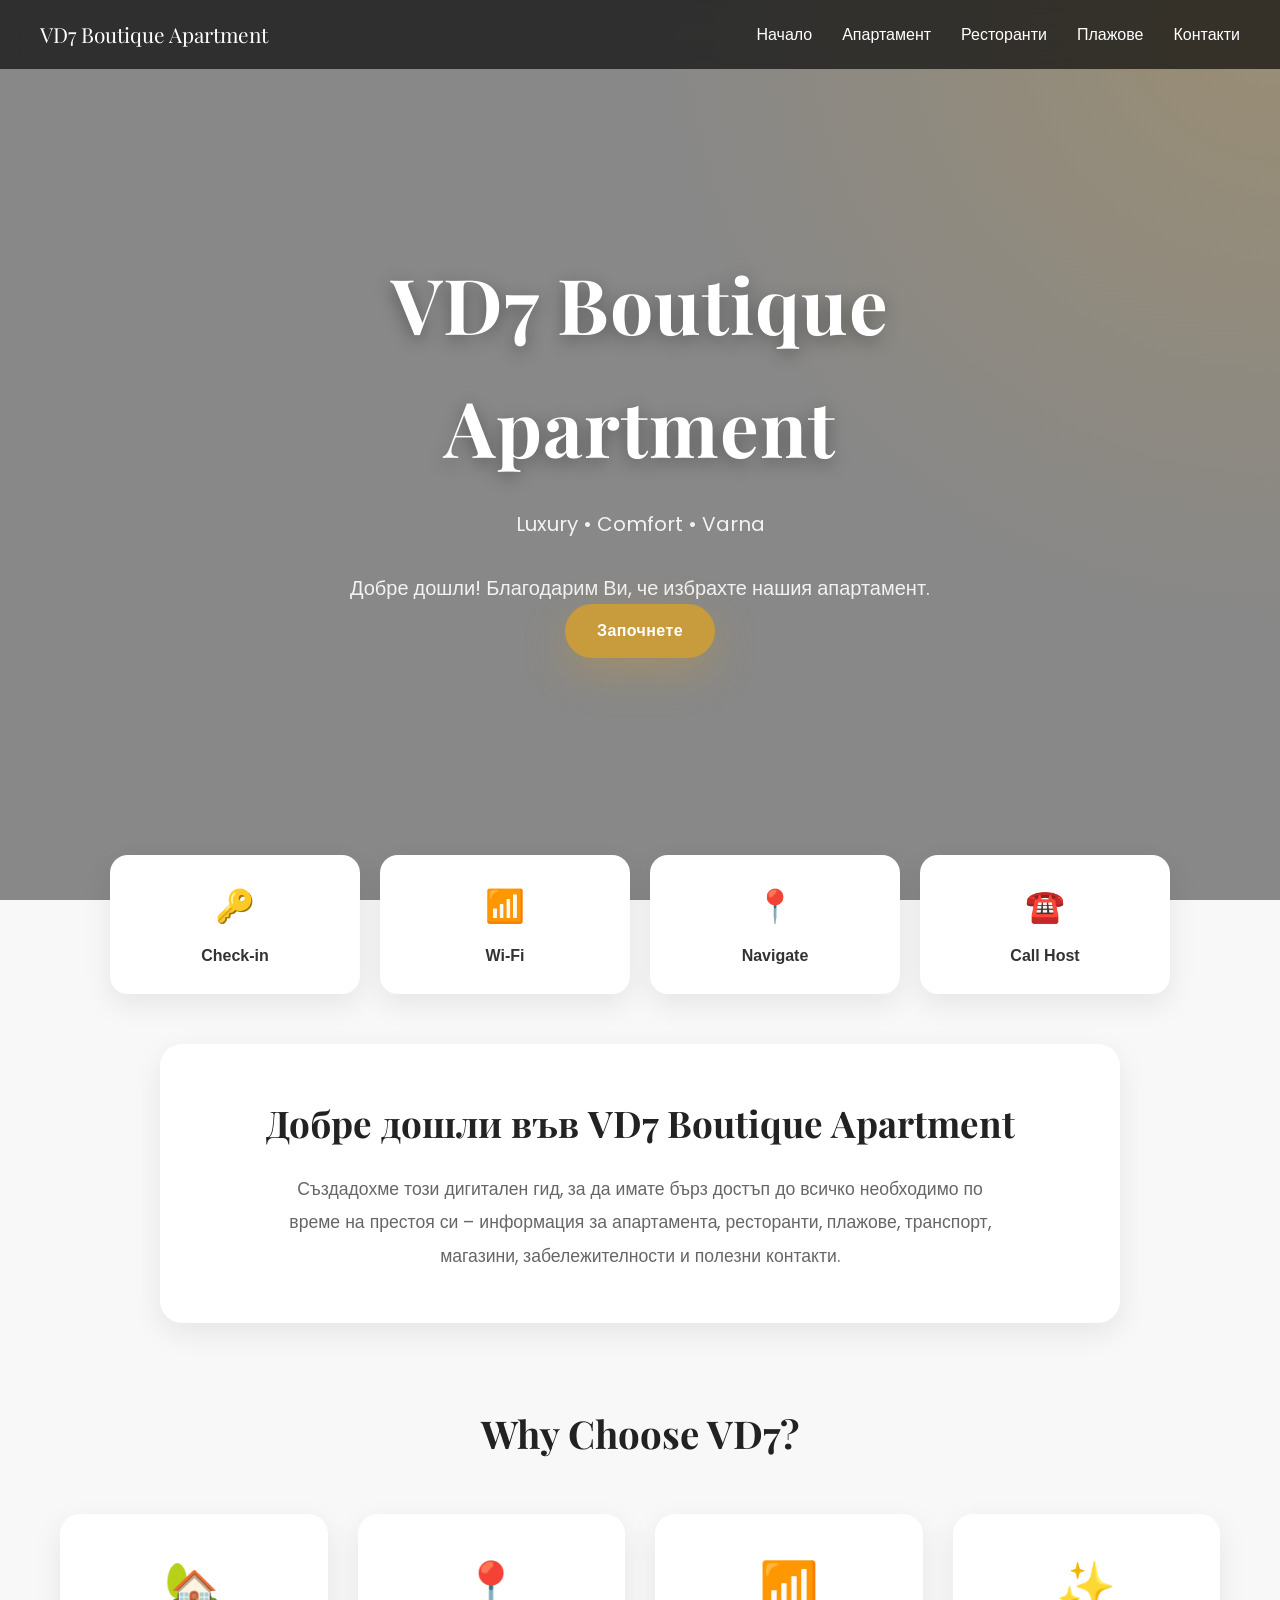
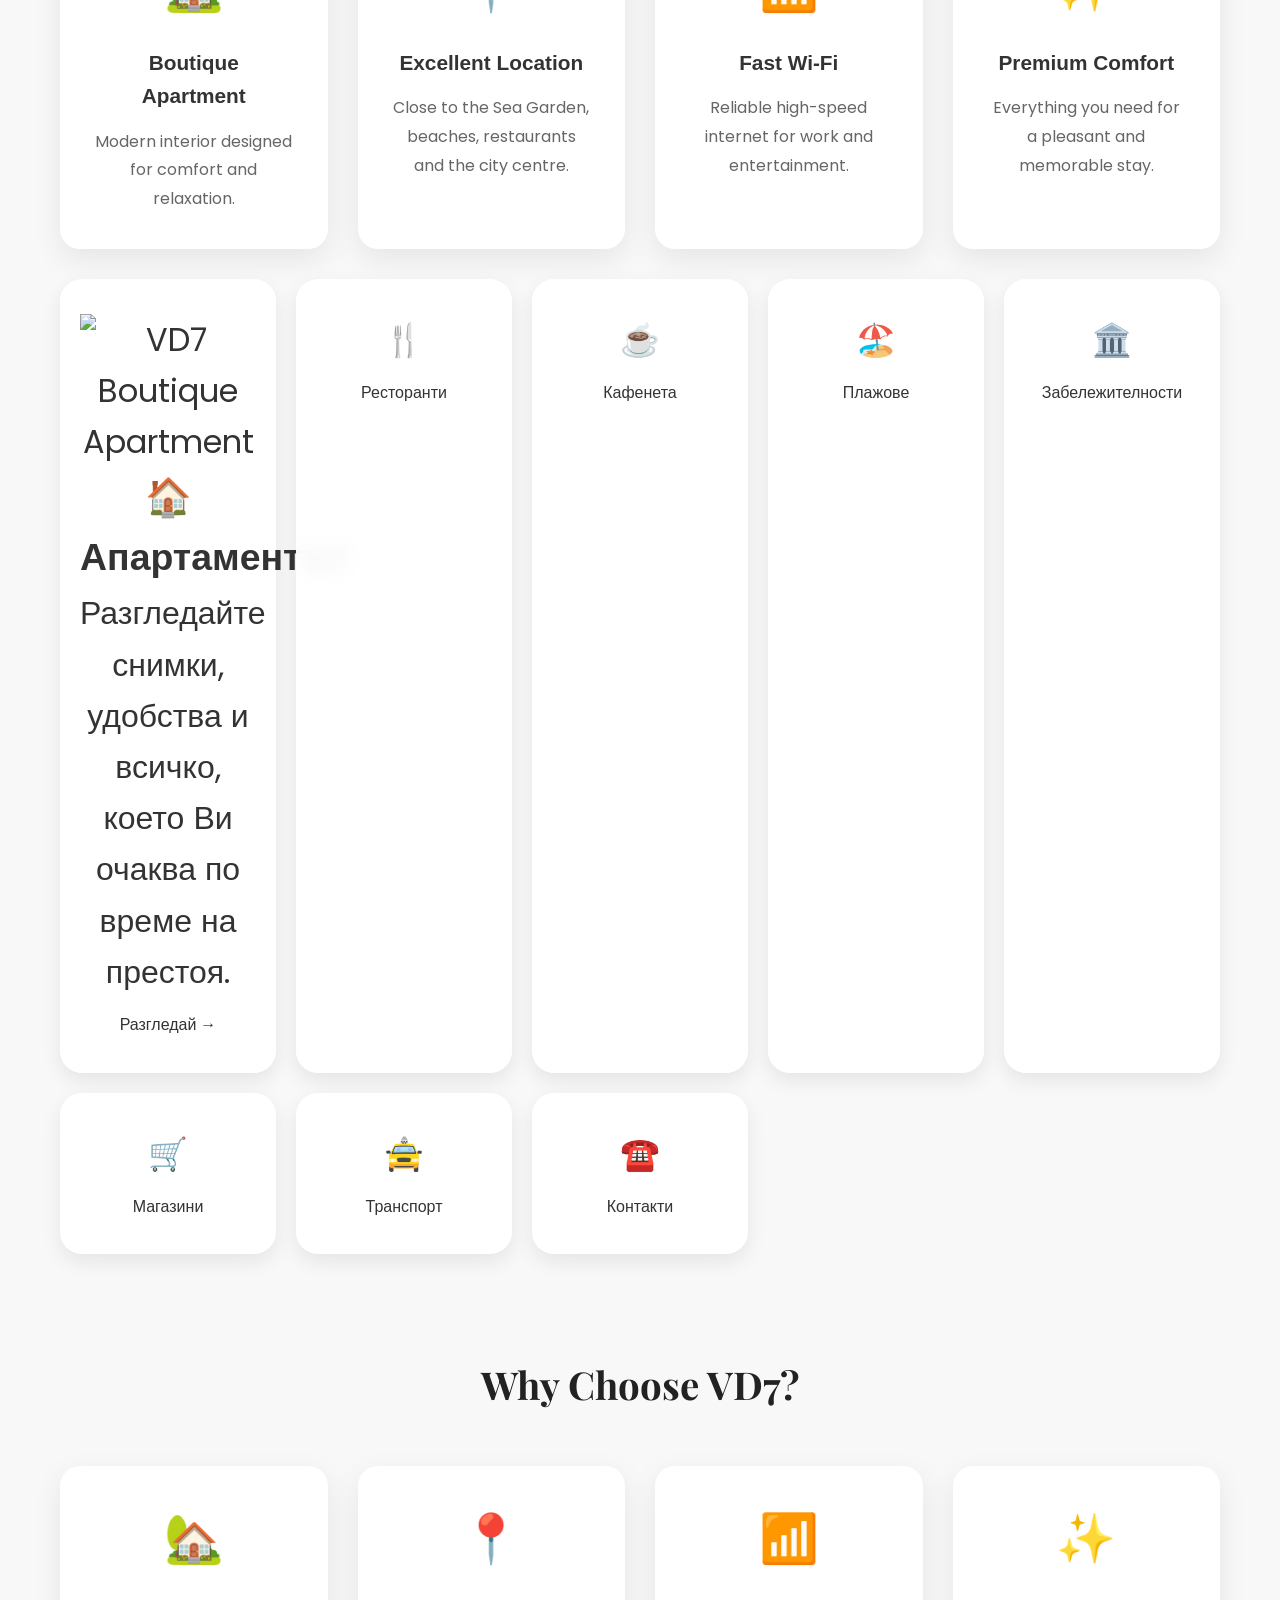
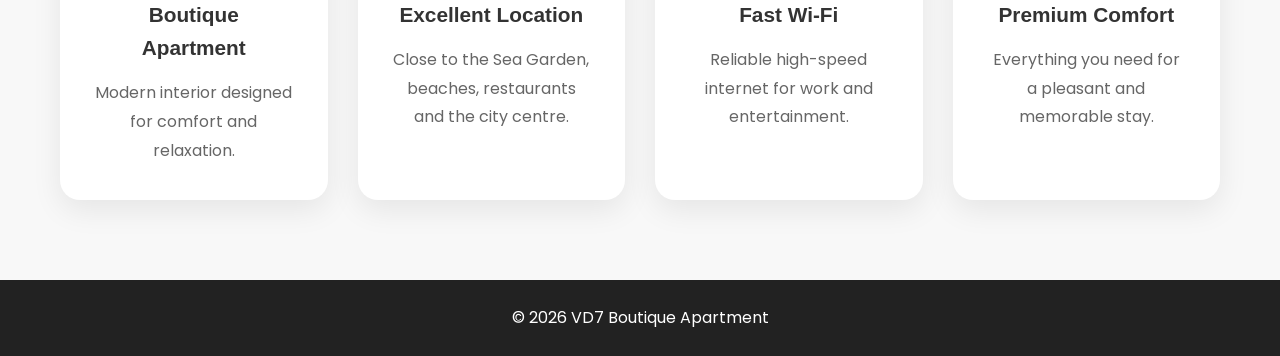
==== commit 2c49ee6e: "Update index.html" ====
--- a/index.html
+++ b/index.html
@@ -140,13 +140,30 @@
 </section>
 <!-- ================= MAIN ================= -->
 
-<main id="menu">
-
     <section class="cards">
 
         <a href="pages/apartment.html" class="card">
-            🏠
-            <span>Апартаментът</span>
+
+            <img
+                src="images/apartment/hero.jpg"
+                alt="VD7 Boutique Apartment"
+                class="card-image">
+
+            <div class="card-body">
+
+                <h3>🏠 Апартаментът</h3>
+
+                <p>
+                    Разгледайте снимки, удобства и всичко,
+                    което Ви очаква по време на престоя.
+                </p>
+
+                <span class="card-link">
+                    Разгледай →
+                </span>
+
+            </div>
+
         </a>
 
         <a href="pages/restaurants.html" class="card">
@@ -186,6 +203,42 @@
 
     </section>
 
+    <!-- ================= WHY CHOOSE VD7 ================= -->
+
+    <section class="features">
+
+        <h2>Why Choose VD7?</h2>
+
+        <div class="features-grid">
+
+            <div class="feature">
+                <div class="feature-icon">🏡</div>
+                <h3>Boutique Apartment</h3>
+                <p>Modern interior designed for comfort and relaxation.</p>
+            </div>
+
+            <div class="feature">
+                <div class="feature-icon">📍</div>
+                <h3>Excellent Location</h3>
+                <p>Close to the Sea Garden, beaches, restaurants and the city centre.</p>
+            </div>
+
+            <div class="feature">
+                <div class="feature-icon">📶</div>
+                <h3>Fast Wi-Fi</h3>
+                <p>Reliable high-speed internet for work and entertainment.</p>
+            </div>
+
+            <div class="feature">
+                <div class="feature-icon">✨</div>
+                <h3>Premium Comfort</h3>
+                <p>Everything you need for a pleasant and memorable stay.</p>
+            </div>
+
+        </div>
+
+    </section>
+
 </main>
 
 <!-- ================= FOOTER ================= -->
--- a/css/style.css
+++ b/css/style.css
@@ -498,3 +498,76 @@
     line-height:1.9;
 
 }
+/* ==========================
+   FEATURES
+========================== */
+
+.features{
+    max-width:1200px;
+    margin:80px auto;
+    padding:0 20px;
+}
+
+.features h2{
+    text-align:center;
+    font-family:"Playfair Display", serif;
+    font-size:2.4rem;
+    margin-bottom:50px;
+    color:#222;
+}
+
+.features-grid{
+
+    display:grid;
+    grid-template-columns:repeat(auto-fit,minmax(240px,1fr));
+    gap:30px;
+
+}
+
+.feature{
+
+    background:#fff;
+
+    border-radius:20px;
+
+    padding:35px;
+
+    text-align:center;
+
+    box-shadow:0 10px 30px rgba(0,0,0,.08);
+
+    transition:.35s;
+
+}
+
+.feature:hover{
+
+    transform:translateY(-8px);
+
+    box-shadow:0 20px 45px rgba(0,0,0,.15);
+
+}
+
+.feature-icon{
+
+    font-size:3rem;
+
+    margin-bottom:20px;
+
+}
+
+.feature h3{
+
+    margin-bottom:15px;
+
+    font-size:1.3rem;
+
+}
+
+.feature p{
+
+    color:#666;
+
+    line-height:1.8;
+
+}
